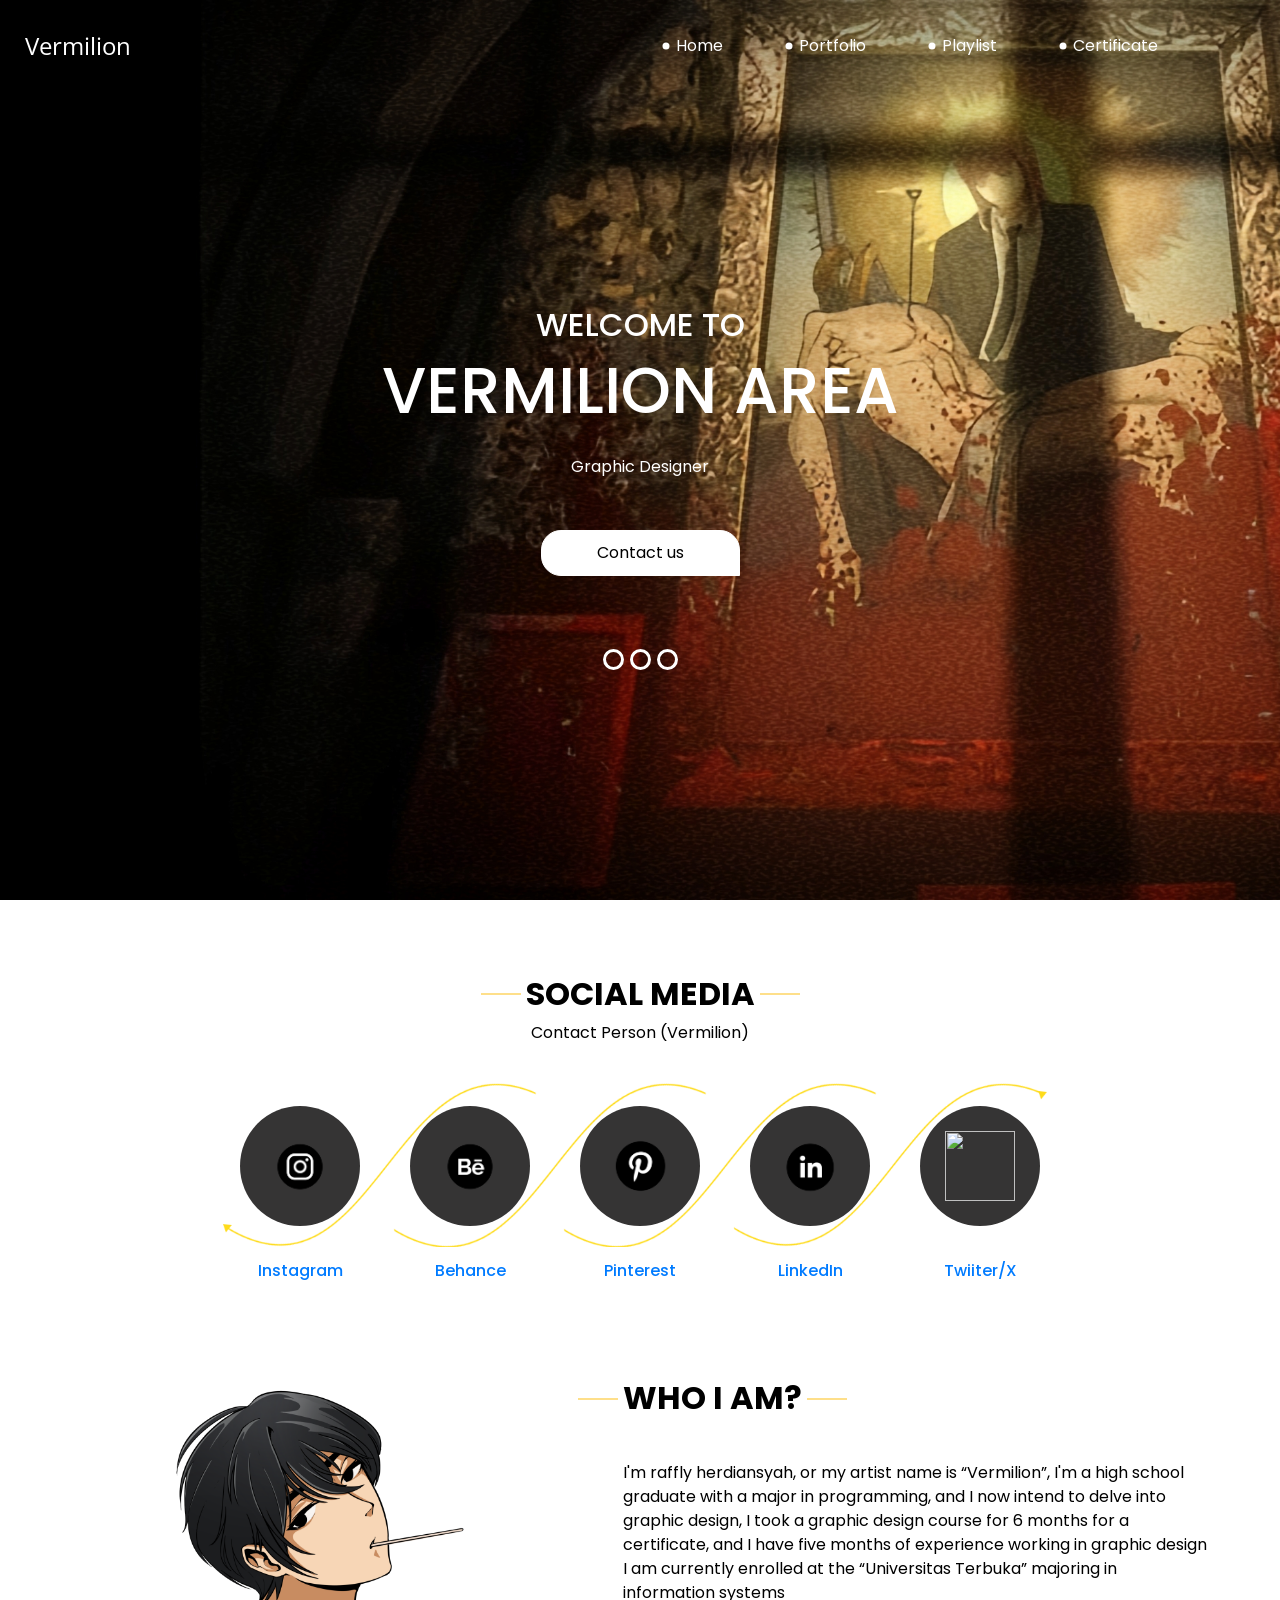
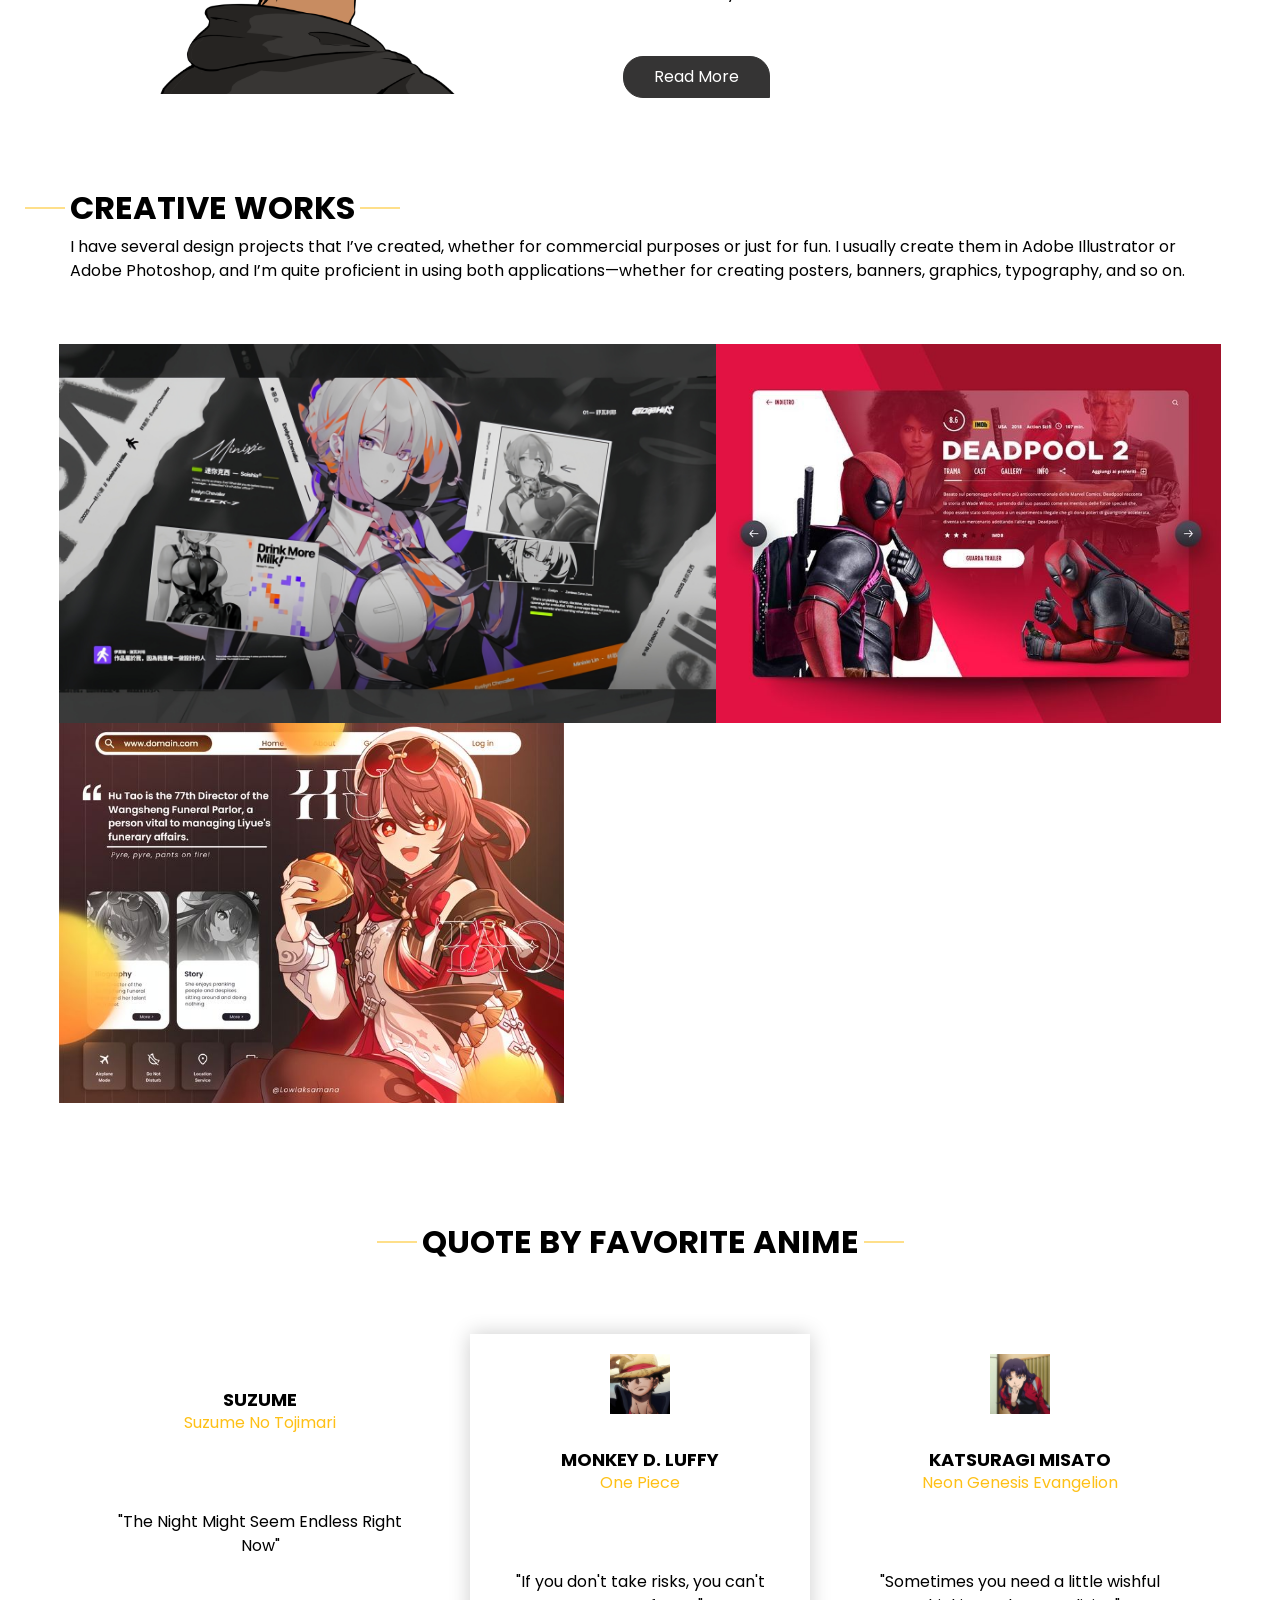
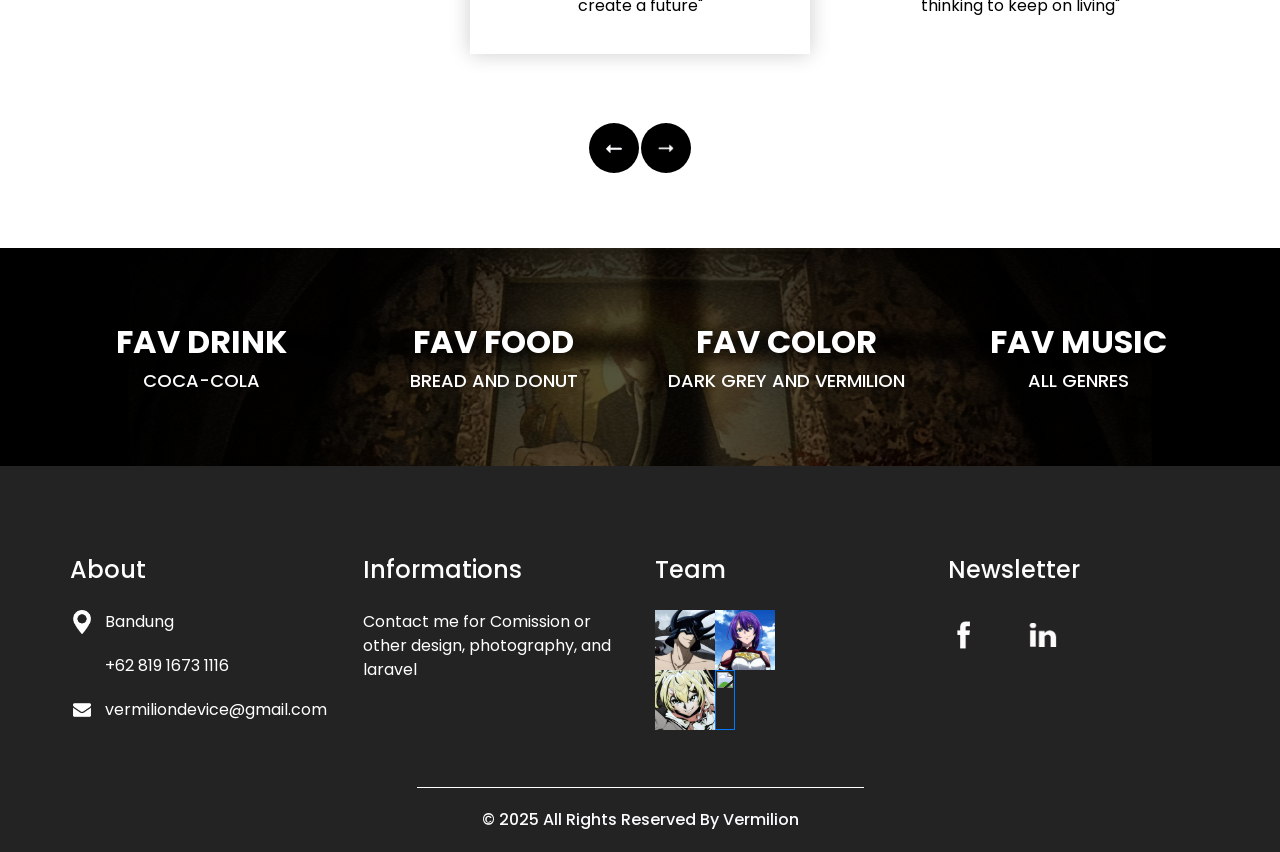
==== index.html @ e0262b86 "Add files via upload" ====
<!DOCTYPE html>
<html>

<head>
  <!-- Basic -->
  <meta charset="utf-8" />
  <meta http-equiv="X-UA-Compatible" content="IE=edge" />
  <!-- Mobile Metas -->
  <meta name="viewport" content="width=device-width, initial-scale=1, shrink-to-fit=no" />
  <!-- Site Metas -->
  <meta name="keywords" content="" />
  <meta name="description" content="" />
  <meta name="author" content="" />

  <title>Vermilion</title>

  <!-- slider stylesheet -->
  <!-- slider stylesheet -->
  <link rel="stylesheet" type="text/css" href="https://cdnjs.cloudflare.com/ajax/libs/OwlCarousel2/2.3.4/assets/owl.carousel.min.css" />

  <!-- bootstrap core css -->
  <link rel="stylesheet" type="text/css" href="css/bootstrap.css" />

  <!-- fonts style -->
  <link href="https://fonts.googleapis.com/css?family=Open+Sans:400,700|Poppins:400,700&display=swap" rel="stylesheet">
  <!-- Custom styles for this template -->
  <link href="css/style.css" rel="stylesheet" />
  <!-- responsive style -->
  <link href="css/responsive.css" rel="stylesheet" />
</head>

<body>
  <div class="hero_area">
    <!-- header section strats -->
    <header class="header_section">
      <div class="container-fluid">
        <nav class="navbar navbar-expand-lg custom_nav-container pt-3">
          <a class="navbar-brand" href="index.html">
            <span>
              Vermilion
            </span>
          </a>
          <button class="navbar-toggler" type="button" data-toggle="collapse" data-target="#navbarSupportedContent" aria-controls="navbarSupportedContent" aria-expanded="false" aria-label="Toggle navigation">
            <span class="navbar-toggler-icon"></span>
          </button>

          <div class="collapse navbar-collapse" id="navbarSupportedContent">
            <div class="d-flex ml-auto flex-column flex-lg-row align-items-center">
              <ul class="navbar-nav  ">
                <li class="nav-item active">
                  <a class="nav-link" href="index.html">Home <span class="sr-only">(current)</span></a>
                </li>
                <li class="nav-item">
                  <a class="nav-link" href="portfolio.html"> Portfolio </a>
                </li>
                <li class="nav-item">
                  <a class="nav-link" href="playlist.html"> Playlist </a>
                </li>
                <li class="nav-item">
                  <a class="nav-link" href="contact.html">Certificate</a>
                </li>
              </ul>
              <div class="user_option">
                <a href="">
                  <img src="images/user.png" alt="">
                </a>
                <form class="form-inline my-2 my-lg-0 ml-0 ml-lg-4 mb-3 mb-lg-0">
                  <button class="btn  my-2 my-sm-0 nav_search-btn" type="submit"></button>
                </form>
              </div>
            </div>
          </div>
        </nav>
      </div>
    </header>
    <!-- end header section -->
    <!-- slider section -->
    <section class=" slider_section position-relative">
      <div class="container">
        <div id="carouselExampleIndicators" class="carousel slide" data-ride="carousel">
          <ol class="carousel-indicators">
            <li data-target="#carouselExampleIndicators" data-slide-to="0" class="active"></li>
            <li data-target="#carouselExampleIndicators" data-slide-to="1"></li>
            <li data-target="#carouselExampleIndicators" data-slide-to="2"></li>
          </ol>
          <div class="carousel-inner">
            <div class="carousel-item active">
              <div class="row">
                <div class="col">
                  <div class="detail-box">
                    <div>
                      <h2>
                        welcome to

                      </h2>
                      <h1>
                        Vermilion Area
                      </h1>
                      <p>
                        Graphic Designer
                      </p>
                      <div class="">
                        <a href="https://wa.link/xvpzic">
                          Contact us
                        </a>
                      </div>
                    </div>
                  </div>
                </div>
              </div>
            </div>
            <div class="carousel-item">
              <div class="row">
                <div class="col">
                  <div class="detail-box">
                    <div>
                      <h2>
                        welcome to

                      </h2>
                      <h1>
                        vermilion area
                      </h1>
                      <p>
                        Web Developer
                      </p>
                      <div class="">
                        <a href="https://wa.link/xvpzic">
                          Contact us
                        </a>
                      </div>
                    </div>
                  </div>
                </div>
              </div>
            </div>
            <div class="carousel-item">
              <div class="row">
                <div class="col">
                  <div class="detail-box">
                    <div>
                      <h2>
                        welcome to

                      </h2>
                      <h1>
                        Vermilion area
                      </h1>
                      <p>
                        Photographer
                      </p>
                      <div class="">
                        <a href="https://wa.link/xvpzic">
                          Contact us
                        </a>
                      </div>
                    </div>
                  </div>
                </div>
              </div>
            </div>
          </div>
        </div>

      </div>
    </section>
    <!-- end slider section -->
  </div>

  <!-- do section -->

  <section class="do_section layout_padding">
    <div class="container">
      <div class="heading_container">
        <h2>
          Social Media
        </h2>
        <p>
          Contact Person (Vermilion)
        </p>
      </div>
      <div class="do_container">
          <div class="box arrow-start arrow_bg">
          <div class="img-box">
            <img src="images/ig.png" alt="" style="width: 74px; height: 74px;">
          </div>
          <div class="detail-box">
            <h6>
              <a href="https://www.instagram.com/25cent.only/">Instagram</a>
            </h6>
          </div>
        </div>
        <div class="box arrow-middle arrow_bg">
          <div class="img-box">
            <img src="images/behance.png" alt="" style="width: 74px; height: 74px;">
          </div>
          <div class="detail-box">
            <h6>
              <a href="https://www.behance.net/rafflyherdian1">Behance</a>
            </h6>
          </div>
        </div>
        <div class="box arrow-middle arrow_bg">
          <div class="img-box">
            <img src="images/pin.png"  alt="" style="width: 70px; height: 70px; margin-right: 4px;">
          </div>
          <div class="detail-box">
            <h6>
             <a href="https://pin.it/5xgPxq84L">Pinterest</a>
            </h6>
          </div>
        </div>
        <div class="box arrow-end arrow_bg">
          <div class="img-box">
            <img src="images/linkedid.png" alt="" style="width: 73px; height: 73px; margin-right: 2px;">
          </div>
          <div class="detail-box">
            <h6>
              <a href="https://www.linkedin.com/in/muhamad-raffly-herdiansyah-a606a7362?utm_source=share&utm_campaign=share_via&utm_content=profile&utm_medium=android_app">LinkedIn</a>
            </h6>
          </div>
        </div>
        <div class="box ">
          <div class="img-box">
            <img src="images/twit.png" alt="" style="width: 70px; height: 70px;">
          </div>
          <div class="detail-box">
            <h6>
              <a href="https://x.com/vermilionsama?t=Tz5TlzzPGZ6jAz2hEhTAEQ&s=08">Twiiter/X</a>
            </h6>
          </div>
        </div>
      </div>
    </div>
  </section>

  <!-- <section class="do_section layout_padding">
    <div class="container">
      <div class="heading_container">
        <h2>
          What we do
        </h2>
        <p>
          Lorem ipsum dolor sit amet, consectetur adipiscing elit, sed do eiusmod tempor incididunt ut labore et dolore
          magna
        </p>
      </div>
      <div class="do_container">
        <div class="box arrow-start arrow_bg">
          <div class="img-box">
            <img src="images/d-1.png" alt="">
          </div>
          <div class="detail-box">
            <h6>
              Poster Design
            </h6>
          </div>
        </div>
        <div class="box arrow-middle arrow_bg">
          <div class="img-box">
            <img src="images/d-2.png" alt="">
          </div>
          <div class="detail-box">
            <h6>
              UI/UX
            </h6>
          </div>
        </div>
        <div class="box arrow-middle arrow_bg">
          <div class="img-box">
            <img src="images/d-3.png" alt="">
          </div>
          <div class="detail-box">
            <h6>
              Photography
            </h6>
          </div>
        </div>
        <div class="box arrow-end arrow_bg">
          <div class="img-box">
            <img src="images/d-4.png" alt="">
          </div>
          <div class="detail-box">
            <h6>
              Typography
            </h6>
          </div>
        </div>
        <div class="box ">
          <div class="img-box">
            <img src="images/d-5.png" alt="">
          </div>
          <div class="detail-box">
            <h6>
              Coffee
            </h6>
          </div>
        </div>
      </div>
    </div>
  </section> -->

  <!-- end do section -->

  <!-- who section -->

  <section class="who_section ">
    <div class="container">
      <div class="row">
        <div class="col-md-5">
          <div class="img-box">
            <img src="images/icontol.png" alt="" style="margin-bottom: 20px; margin-left: 70px; height: 330px; width: 330px;">
          </div>
        </div>
        <div class="col-md-7">
          <div class="detail-box">
            <div class="heading_container">
              <h2>
                WHO I AM?
              </h2>
            </div>
            <p>
              I'm raffly herdiansyah, or my artist name is “Vermilion”, I'm a high school graduate with a major in programming, and I now intend to delve into graphic design, I took a graphic design course for 6 months for a certificate, and I have five months of experience working in graphic design I am currently enrolled at the “Universitas Terbuka” majoring in information systems
            </p>
            <div>
              <a href="">
                Read More
              </a>
            </div>
          </div>
        </div>
      </div>
    </div>
  </section>

  <!-- end who section -->


  <!-- work section -->
  <section class="work_section layout_padding">
    <div class="container">
      <div class="heading_container">
        <h2>
          CREATIVE WORKS
        </h2>
        <p>
          I have several design projects that I’ve created, whether for commercial purposes or just for fun. I usually create them in Adobe Illustrator or Adobe Photoshop, and I’m quite proficient in using both applications—whether for creating posters, banners, graphics, typography, and so on.
        </p>
      </div>
      <div class="work_container layout_padding2">
        <div class="box b-1">
          <img src="images/milk.jpg" alt="">
        </div>
        <div class="box b-2">
          <img src="images/deadpool.jpg" alt="">

        </div>
        <div class="box b-3">
          <img src="images/hutao.jpeg" alt="">

        </div>
        <div class="box b-4">
          <img src="images/ZhuYuan.png" alt="">

        </div>
      </div>
    </div>
  </section>

  <!-- end work section -->

  <!-- client section -->
  <section class="client_section">
    <div class="container">
      <div class="heading_container">
        <h2>
          QUOTE BY FAVORITE ANIME
        </h2>
      </div>
      <div class="carousel-wrap ">
        <div class="owl-carousel">
          <div class="item">
            <div class="box">
              <div class="img-box">
                <img src="images/luffy.jpeg" alt="">
              </div>
              <div class="detail-box">
                <h5>
                  Monkey D. Luffy <br>
                  <span>
                    One Piece
                  </span>
                </h5>
                <img src="images/quote.png" alt="">
                <p>
                  "If you don't take risks, you can't create a future"
                </p>
              </div>
            </div>
          </div>
          <div class="item">
            <div class="box">
              <div class="img-box">
                <img src="images/misato.jpeg" alt="">
              </div>
              <div class="detail-box">
                <h5>
                  Katsuragi Misato <br>
                  <span>
                    Neon Genesis Evangelion
                  </span>
                </h5>
                <img src="images/quote.png" alt="">
                <p>
                  "Sometimes you need a little wishful thinking to keep on living"
                </p>
              </div>
            </div>
          </div>
          <div class="item">
            <div class="box">
              <div class="img-box">
                <img src="images/satoru.jpeg" alt="">
              </div>
              <div class="detail-box">
                <h5>
                  Gojo Satoru <br>
                  <span>
                    Jujutsu Kaisen
                  </span>
                </h5>
                <img src="images/quote.png" alt="">
                <p>
                  "Searching for someone to blame is such a pain"
                </p>
              </div>
            </div>
          </div>
          <div class="item">
            <div class="box">
              <div class="img-box">
                <img src="images/shun.jpeg" alt="">
              </div>
              <div class="detail-box">
                <h5>
                  Kazama Shun <br>
                  <span>
                    From Up On Puppy Hill
                  </span>
                </h5>
                <img src="images/quote.png" alt="">
                <p>
                  "There’s No Future for People Who Worship the Future"
                </p>
              </div>
            </div>
          </div>
          <div class="item">
            <div class="box">
              <div class="img-box">
                <img src="images/eren.jpeg" alt="">
              </div>
              <div class="detail-box">
                <h5>
                  Eren Yeager <br>
                  <span>
                    Attack On Titan
                  </span>
                </h5>
                <img src="images/quote.png" alt="">
                <p>
                  "No Matter How Messed Up Things Get"
                </p>
              </div>
            </div>
          </div>
          <div class="item">
            <div class="box">
              <div class="img-box">
                <img src="images/nao.jpeg" alt="">
              </div>
              <div class="detail-box">
                <h5>
                  Nao Tomori <br>
                  <span>
                    Charlotte
                  </span>
                </h5>
                <img src="images/quote.png" alt="">
                <p>
                  "The Scars You Can't See Are the Hardest to Heal."
                </p>
              </div>
            </div>
          </div>
          <div class="item">
            <div class="box">
              <div class="img-box">
                <img src="images/suzume.jpeg" alt="">
              </div>
              <div class="detail-box">
                <h5>
                  Suzume <br>
                  <span>
                    Suzume No Tojimari
                  </span>
                </h5>
                <img src="images/quote.png" alt="">
                <p>
                  "The Night Might Seem Endless Right Now"
                </p>
              </div>
            </div>
          </div>
        </div>
      </div>
    </div>
  </section>

  <!-- end client section -->

  <!-- target section -->
  <section class="target_section layout_padding2">
    <div class="container">
      <div class="row">
        <div class="col-md-3 col-sm-6">
          <div class="detail-box">
            <h2>
              FAV DRINK
            </h2>
            <h5>
              COCA-COLA
            </h5>
          </div>
        </div>
        <div class="col-md-3 col-sm-6">
          <div class="detail-box">
            <h2>
              FAV FOOD
            </h2>
            <h5>
              BREAD AND DONUT
            </h5>
          </div>
        </div>
        <div class="col-md-3 col-sm-6">
          <div class="detail-box">
            <h2>
              FAV COLOR
            </h2>
            <h5>
              DARK GREY AND VERMILION
            </h5>
          </div>
        </div>
        <div class="col-md-3 col-sm-6">
          <div class="detail-box">
            <h2>
              FAV MUSIC
            </h2>
            <h5>
              ALL GENRES
            </h5>
          </div>
        </div>
      </div>
    </div>
  </section>

  <!-- end target section -->


  <!-- contact section -->

  <!-- <section class="contact_section layout_padding">
    <div class="container">

      <div class="heading_container">
        <h2>
          Request A Call Back
        </h2>
      </div>
      <div class="">
        <div class="">
          <div class="row">
            <div class="col-md-9 mx-auto">
              <div class="contact-form">
                <form action="">
                  <div>
                    <input type="text" placeholder="Full Name ">
                  </div>
                  <div>
                    <input type="text" placeholder="Phone Number">
                  </div>
                  <div>
                    <input type="email" placeholder="Email Address">
                  </div>
                  <div>
                    <input type="text" placeholder="Message" class="input_message">
                  </div>
                  <div class="d-flex justify-content-center">
                    <button type="submit" class="btn_on-hover">
                      Send
                    </button>
                  </div>
                </form>
              </div>
            </div>
          </div>
        </div>
      </div>
      <div class="map_img-box">
        <img src="images/map-img.png" alt="">
      </div>
    </div>
  </section> -->


  <!-- end contact section -->


  <!-- info section -->
  <section class="info_section ">
    <div class="container">
      <div class="row">
        <div class="col-md-3">
          <div class="info_contact">
            <h5>
              About
            </h5>
            <div>
              <div class="img-box">
                <img src="images/location-white.png" width="18px" alt="">
              </div>
              <p>
                Bandung
              </p>
            </div>
            <div>
              <div class="img-box">
                <img src="images/telephone-white.png" width="12px" alt="">
              </div>
              <p>
                +62 819 1673 1116
              </p>
            </div>
            <div>
              <div class="img-box">
                <img src="images/envelope-white.png" width="18px" alt="">
              </div>
              <p>
                vermiliondevice@gmail.com
              </p>
            </div>
          </div>
        </div>
        <div class="col-md-3">
          <div class="info_info">
            <h5>
              Informations
            </h5>
            <p>
              Contact me for Comission or other design, photography, and laravel
            </p>
          </div>
        </div>

        <div class="col-md-3">
          <div class="info_insta">
            <h5>
              Team
            </h5>
            <div class="insta_container">
              <div>
                <a href="">
                  <div class="">
                    <img src="images/Credit_ 𝐀zα࣪z𝗲̫̄l.jpeg" style="height: 60px;" alt="">
                  </div>
                </a>
                <a href="">
                  <div class="">
                    <img src="images/Credit_ 𝐀zα࣪z𝗲̫̄l (1).jpeg" style="height: 60px;" alt="">
                  </div>
                </a>
              </div>

              <div>
                <a href="">
                  <div class="">
                    <img src="images/Credit_ 𝐀zα࣪z𝗲̫̄l (2).jpeg" style="height: 60px;" alt="">
                  </div>
                </a>
                <a href="">
                  <div class="">
                    <img src="images/Psyger-100 (サイガ-100).jpeg" style="height: 60px;" alt="">
                  </div>
                </a>
              </div>
            </div>
          </div>
        </div>
        <div class="col-md-3">
          <div class="info_form ">
            <h5>
              Newsletter
            </h5>
            <!-- <form action="">
              <input type="email" placeholder="Enter your email">
              <button>
                Subscribe
              </button>
            </form> -->
            <div class="social_box">
              <a href="">
                <img src="images/fb.png" alt="">
              </a>
              <a href="https://x.com/vermilionsama?t=Tz5TlzzPGZ6jAz2hEhTAEQ&s=08">
                <img src="images/twitter.png" alt="">
              </a>
              <a href="https://www.linkedin.com/in/muhamad-raffly-herdiansyah-a606a7362?utm_source=share&utm_campaign=share_via&utm_content=profile&utm_medium=android_app">
                <img src="images/linkedin.png" alt="">
              </a>
              <a href="">
                <img src="images/youtube.png" alt="">
              </a>
            </div>
          </div>
        </div>
      </div>
    </div>
  </section>

  <!-- end info_section -->


  <!-- footer section -->
  <section class="container-fluid footer_section">
    <p>
      &copy; 2025 All Rights Reserved By
      <a href="https://www.instagram.com/vermiliondsgn.ai/">Vermilion</a>
    </p>
  </section>
  <!-- footer section -->

  <script type="text/javascript" src="js/jquery-3.4.1.min.js"></script>
  <script type="text/javascript" src="js/bootstrap.js"></script>
  <script type="text/javascript" src="https://cdnjs.cloudflare.com/ajax/libs/OwlCarousel2/2.3.4/owl.carousel.min.js">
  </script>
  <!-- owl carousel script 
    -->
  <script type="text/javascript">
    $(".owl-carousel").owlCarousel({
      loop: true,
      margin: 0,
      navText: [],
      center: true,
      autoplay: true,
      autoplayHoverPause: true,
      responsive: {
        0: {
          items: 1
        },
        1000: {
          items: 3
        }
      }
    });
  </script>
  <!-- end owl carousel script -->

</body>

</html>
---- css/style.css ----
body {
  font-family: "Poppins", sans-serif;
  color: #000000;
  background-color: #ffffff;
}

.spotify-section {
  background: #121212;
  font-family: Arial, sans-serif;
  color: white;
  padding: 20px;
}

.spotify-section h1 {
  text-align: center;
  margin-bottom: 30px;
}

.spotify-section .song-container {
  display: grid;
  grid-template-columns: repeat(4, 1fr);
  gap: 20px;
}

.spotify-section .song-card {
  background: #181818;
  border-radius: 12px;
  padding: 15px;
  transition: 0.3s;
  cursor: pointer;
}

.spotify-section .song-card:hover {
  background: #282828;
  transform: translateY(-5px);
}

.spotify-section .song-card img {
  width: 100%;
  border-radius: 10px;
}

.spotify-section .song-title {
  font-size: 16px;
  font-weight: bold;
  margin-top: 10px;
}

.spotify-section .song-artist {
  font-size: 14px;
  color: #b3b3b3;
}

.spotify-section .song-playlist {
  font-size: 12px;
  color: #1db954;
  margin-top: 5px;
}

.song-card .img-wrapper {
  position: relative;
}

/* PLAY BUTTON */
.play-btn {
  position: absolute;
  top: 40%;
  left: 50%;
  transform: translate(-50%, -50%);

  width: 60px;
  height: 60px;
  border-radius: 50%;

  background: #1db954; /* Spotify green */
  color: black;
  font-size: 26px;

  display: flex;
  justify-content: center;
  align-items: center;

  opacity: 0;
  transition: 0.3s;
}



/* Hover effect */
.song-card:hover .play-btn {
  opacity: 1;
  transform: translate(-50%, -50%) scale(1.1);
}

.song-card:hover img {
  filter: brightness(0.6);
}

/* Responsive */
@media (max-width: 900px) {
  .spotify-section .song-container {
    grid-template-columns: repeat(2, 1fr);
  }
}

.layout_padding {
  padding: 75px 0;
}

.layout_padding2 {
  padding: 45px 0;
}

.layout_padding2-top {
  padding-top: 45px;
}

.layout_padding2-bottom {
  padding-bottom: 45px;
}

.layout_padding-top {
  padding-top: 75px;
}

.layout_padding-bottom {
  padding-bottom: 75px;
}

/* .portfolio-section {
  background: linear-gradient(135deg, #fdfbfb, #ebedee);
  font-family: 'Poppins', sans-serif;
  padding: 20px;
} */

.portfolio-section {
  background: linear-gradient(135deg, #fdfbfb, #ebedee);
  padding: 20px;
  border-radius: 20px;
}

.portfolio-section {
  all: initial;
  font-family: 'Poppins', sans-serif;
}

/* Title */
.portfolio-section h1 {
  text-align: center;
  margin-bottom: 40px;
}

/* Category */
.category {
  margin-bottom: 50px;
}

.category h2 {
  cursor: pointer;
  background: #646464;
  color: white;
  display: inline-block;
  padding: 10px 20px;
  border-radius: 20px;
  transition: 0.3s;
}

.category h2:hover {
  background: #e34234;
}

/* Grid */
.grid {
  display: grid;
  gap: 15px;
  margin-top: 20px;
}

/* Different ratio */
.grid-1-1 {
  grid-template-columns: repeat(auto-fill, minmax(150px, 1fr));
}

.grid-3-4 {
  grid-template-columns: repeat(auto-fill, minmax(150px, 1fr));
}

.grid-16-9 {
  grid-template-columns: repeat(auto-fill, minmax(200px, 1fr));
}

/* Image */
.grid img {
  width: 100%;
  border-radius: 15px;
  cursor: pointer;
  transition: 0.3s;
}

.grid img:hover {
  transform: scale(1.05) rotate(-1deg);
}

/* Aspect ratio */
.grid-1-1 img {
  aspect-ratio: 1/1;
  object-fit: cover;
}

.grid-3-4 img {
  aspect-ratio: 3/4;
  object-fit: cover;
}

.grid-16-9 img {
  aspect-ratio: 16/9;
  object-fit: cover;
}

/* Modal */
.img-modal {
  display: none;   /* WAJIB */
  position: fixed;
  z-index: 9999;
  inset: 0;
  background: red;

  justify-content: center;
  align-items: center;
}

.img-modal img {
  max-width: 90%;
  max-height: 90%;
  border-radius: 15px;
}

.close {
  position: absolute;
  top: 20px;
  right: 30px;
  font-size: 40px;
  color: white;
  cursor: pointer;
}

.heading_container {
  display: -webkit-box;
  display: -ms-flexbox;
  display: flex;
  -webkit-box-orient: vertical;
  -webkit-box-direction: normal;
      -ms-flex-direction: column;
          flex-direction: column;
  -webkit-box-align: start;
      -ms-flex-align: start;
          align-items: flex-start;
}

.heading_container h2 {
  font-weight: bold;
  text-transform: uppercase;
  position: relative;
}

.heading_container h2::before, .heading_container h2::after {
  content: "";
  position: absolute;
  top: 50%;
  width: 40px;
  height: 1px;
  background-color: #fec016;
}

.heading_container h2::before {
  left: -5px;
  -webkit-transform: translate(-100%, -50%);
          transform: translate(-100%, -50%);
}

.heading_container h2::after {
  right: -5px;
  -webkit-transform: translate(100%, -50%);
          transform: translate(100%, -50%);
}

/*header section*/
.hero_area {
  height: 100vh;
  background-color: #b5caee;
  background-image: url(../images/md.jpg);
  background-size: cover;
}

.sub_page .hero_area {
  height: auto;
}

.sub_page .who_section.layout_padding {
  padding-top: 0;
}

.hero_area.sub_pages {
  height: auto;
}

.header_section .container-fluid {
  padding-right: 25px;
  padding-left: 25px;
}

.header_section .nav_container {
  margin: 0 auto;
}

.custom_nav-container.navbar-expand-lg .navbar-nav .nav-link {
  margin: 10px 30px;
  color: #ffffff;
  text-align: center;
  position: relative;
}

.custom_nav-container.navbar-expand-lg .navbar-nav .nav-link::before {
  content: "";
  position: absolute;
  top: 50%;
  left: -2px;
  -webkit-transform: translate(-50%, -50%);
          transform: translate(-50%, -50%);
  width: 7px;
  height: 7px;
  border-radius: 100%;
  background-color: #ffffff;
}

a,
a:hover,
a:focus {
  text-decoration: none;
}

a:hover,
a:focus {
  color: initial;
}

.btn,
.btn:focus {
  outline: none !important;
  -webkit-box-shadow: none;
          box-shadow: none;
}

.user_option {
  display: -webkit-box;
  display: -ms-flexbox;
  display: flex;
  -webkit-box-align: center;
      -ms-flex-align: center;
          align-items: center;
}

.custom_nav-container .nav_search-btn {
  background-image: url(../images/search-icon.png);
  background-size: 22px;
  background-repeat: no-repeat;
  background-position-y: 7px;
  width: 35px;
  height: 35px;
  padding: 0;
  border: none;
}

.navbar-brand {
  display: -webkit-box;
  display: -ms-flexbox;
  display: flex;
  -webkit-box-align: center;
      -ms-flex-align: center;
          align-items: center;
  font-family: 'Open Sans', sans-serif;
}

.navbar-brand span {
  font-size: 24px;
  color: #ffffff;
}

.custom_nav-container {
  z-index: 99999;
  padding: 15px 0;
}

.custom_nav-container .navbar-toggler {
  outline: none;
}

.custom_nav-container .navbar-toggler .navbar-toggler-icon {
  background-image: url(../images/menu.png);
  background-size: 55px;
}

/*end header section*/
.slider_section {
  height: 90%;
  display: -webkit-box;
  display: -ms-flexbox;
  display: flex;
  -webkit-box-align: center;
      -ms-flex-align: center;
          align-items: center;
  color: #ffffff;
}

.slider_section .detail-box {
  text-align: center;
  margin-bottom: 110px;
}

.slider_section .detail-box h1 {
  font-size: 4rem;
  text-transform: uppercase;
}

.slider_section .detail-box h2 {
  text-transform: uppercase;
}

.slider_section .detail-box p {
  margin-top: 25px;
}

.slider_section .detail-box a {
  display: inline-block;
  padding: 10px 55px;
  background-color: #ffffff;
  border: 1px solid #ffffff;
  color: #000000;
  border-radius: 20px 20px 0 20px;
  margin-top: 35px;
}

.slider_section .detail-box a:hover {
  background-color: transparent;
  color: #ffffff;
}

.slider_section #carouselExampleIndicators {
  bottom: 0;
}

.slider_section #carouselExampleIndicators li {
  width: 15px;
  height: 15px;
  background-color: transparent;
  border: 3px solid #ffffff;
  border-radius: 100%;
  opacity: 1;
}

.do_section .heading_container {
  -webkit-box-align: center;
      -ms-flex-align: center;
          align-items: center;
  text-align: center;
}

.do_section .do_container {
  display: -webkit-box;
  display: -ms-flexbox;
  display: flex;
  -ms-flex-wrap: wrap;
      flex-wrap: wrap;
  -webkit-box-pack: center;
      -ms-flex-pack: center;
          justify-content: center;
  padding-top: 10px;
}

.do_section .do_container .box {
  text-align: center;
  position: relative;
  z-index: 5;
  margin: 35px 25px 0 25px;
}

.do_section .do_container .box .img-box {
  width: 120px;
  height: 120px;
  display: -webkit-box;
  display: -ms-flexbox;
  display: flex;
  -webkit-box-pack: center;
      -ms-flex-pack: center;
          justify-content: center;
  -webkit-box-align: center;
      -ms-flex-align: center;
          align-items: center;
  background-color: #353434;
  border-radius: 100%;
}

.do_section .do_container .box .img-box img {
  width: 45px;
}

.do_section .do_container .box .detail-box {
  margin-top: 35px;
}

.do_section .do_container .box:hover .img-box {
  background-color: #fec016;
}

.do_section .do_container .arrow_bg::before {
  content: "";
  position: absolute;
  top: -23px;
  left: -17px;
  width: 262%;
  height: 90%;
  z-index: 3;
  background-size: cover;
}

.do_section .do_container .arrow-start::before {
  background-image: url(../images/arrow-start.png);
}

.do_section .do_container .arrow-middle::before {
  background-image: url(../images/arrow-middle.png);
}

.do_section .do_container .arrow-end::before {
  background-image: url(../images/arrow-end.png);
}

.who_section .row {
  -webkit-box-align: center;
      -ms-flex-align: center;
          align-items: center;
}

.who_section .img-box img {
  width: 100%;
}

.who_section .detail-box {
  margin-left: 65px;
}

.who_section .detail-box p {
  margin-top: 35px;
}

.who_section .detail-box a {
  display: inline-block;
  padding: 8px 30px;
  background-color: #353434;
  border: 1px solid #353434;
  color: #ffffff;
  border-radius: 20px 20px 0 20px;
  margin-top: 35px;
}

.who_section .detail-box a:hover {
  background-color: transparent;
  color: #353434;
}

.work_section .work_container {
  display: -webkit-box;
  display: -ms-flexbox;
  display: flex;
  -ms-flex-wrap: wrap;
      flex-wrap: wrap;
  margin: 0 -1%;
}

.work_section .work_container .box {
  min-width: 300px;
  display: -webkit-box;
  display: -ms-flexbox;
  display: flex;
  -webkit-box-align: stretch;
      -ms-flex-align: stretch;
          align-items: stretch;
}

.work_section .work_container .box img {
  width: 100%;
}

.work_section .work_container .box.b-2, .work_section .work_container .box.b-3 {
  width: 43.5%;
}

.work_section .work_container .box.b-1, .work_section .work_container .box.b-4 {
  width: 56.5%;
}

.work_section2 .work_container {
  display: -webkit-box;
  display: contents;
  display: -ms-flexbox;
  display: flex;
  display: flex;
  flex-wrap: wrap;       /* supaya turun ke bawah */
  justify-content: space-between; /* biar ada jarak */
  -ms-flex-wrap: wrap;
      flex-wrap: wrap;
  margin: 0 -1%;
}

.work_section2 .work_container .box {
  min-width: 300px;
  display: -webkit-box;
  display: -ms-flexbox;
  display: flex;
  width: 47.5%;
  margin-bottom: 15px;
  -webkit-box-align: stretch;
      -ms-flex-align: stretch;
          align-items: stretch;
}

.img-modal {
  display: none;
  position: fixed;
  z-index: 9999;
  left: 0;
  top: 0;
  width: 100%;
  height: 100%;
  background: rgba(0,0,0,0.9);

  display: flex;
  justify-content: center;
  align-items: center;
}

.img-modal img {
  max-width: 90%;
  max-height: 90%;
  border-radius: 10px;
}

.img-close {
  position: absolute;
  top: 20px;
  right: 30px;
  font-size: 35px;
  color: white;
  cursor: pointer;
}

.work_section2 .work_container .box img {
  width: 100%;
  height: 250px;        /* samakan tinggi */
  object-fit: cover;    /* biar tidak gepeng */
  height: auto;
  width: 100%;
  height: 250px;
  object-fit: contain;  /* tidak terpotong */
  background: white;     /* biar tidak kosong putih */
  display: block;
}

.work_section2 .work_container .box.b-2, .work_section2 .work_container .box.b-3 {
  width: 47.5%;
}

.work_section2 .work_container .box.b-1, .work_section2 .work_container .box.b-4 {
  width: 47.5%;
}

.client_section {
  padding-bottom: 150px;
}

.client_section .heading_container {
  -webkit-box-align: center;
      -ms-flex-align: center;
          align-items: center;
  margin-bottom: 45px;
}

.client_section .box {
  padding: 20px;
  display: -webkit-box;
  display: -ms-flexbox;
  display: flex;
  -webkit-box-orient: vertical;
  -webkit-box-direction: normal;
      -ms-flex-direction: column;
          flex-direction: column;
  -webkit-box-align: center;
      -ms-flex-align: center;
          align-items: center;
  text-align: center;
  margin: 20px;
}

.client_section .box .img-box {
  width: 60px;
}

.client_section .box .img-box img {
  width: 100%;
}

.client_section .box .detail-box {
  margin-top: 35px;
  display: -webkit-box;
  display: -ms-flexbox;
  display: flex;
  -webkit-box-orient: vertical;
  -webkit-box-direction: normal;
      -ms-flex-direction: column;
          flex-direction: column;
  -webkit-box-align: center;
      -ms-flex-align: center;
          align-items: center;
}

.client_section .box .detail-box h5 {
  text-transform: uppercase;
  font-weight: bold;
  font-size: 18px;
}

.client_section .box .detail-box h5 span {
  text-transform: none;
  font-size: 16px;
  font-weight: normal;
  color: #fec016;
}

.client_section .box .detail-box img {
  width: 15px;
  margin: 35px 0;
}

.client_section .carousel-wrap {
  margin: 0 auto;
  padding: 0;
  position: relative;
}

.client_section .owl-nav > div {
  margin-top: -26px;
  position: absolute;
  top: 50%;
  color: #cdcbcd;
}

.client_section .owl-carousel .owl-nav .owl-prev,
.client_section .owl-carousel .owl-nav .owl-next {
  width: 50px;
  height: 50px;
  background-color: #000000;
  background-size: 16px;
  background-position: center;
  border-radius: 100%;
  background-repeat: no-repeat;
  position: absolute;
  bottom: -75px;
  outline: none;
}

.client_section .owl-carousel .owl-nav .owl-prev:hover,
.client_section .owl-carousel .owl-nav .owl-next:hover {
  background-color: rgba(0, 0, 0, 0.8);
}

.client_section .owl-carousel .owl-nav .owl-prev {
  background-image: url(../images/prev.png);
  left: 50%;
  -webkit-transform: translateX(-102%);
          transform: translateX(-102%);
}

.client_section .owl-carousel .owl-nav .owl-next {
  right: 50%;
  background-image: url(../images/next.png);
  -webkit-transform: translateX(102%);
          transform: translateX(102%);
}

.client_section .owl-carousel .owl-dots.disabled,
.client_section .owl-carousel .owl-nav.disabled {
  display: block;
}

.client_section .owl-item.active.center .box {
  -webkit-box-shadow: 0 0 20px 0 rgba(0, 0, 0, 0.2);
          box-shadow: 0 0 20px 0 rgba(0, 0, 0, 0.2);
}

.target_section {
  background-image: url(../images/image.png);
  background-size: cover;
  color: #ffffff;
  text-align: center;
}

.target_section .detail-box {
  margin: 30px 0;
}

.target_section h2 {
  font-weight: bold;
}

.target_section h5 {
  font-size: 18px;
  font-weight: 500;
}

/* contact section */
.contact_section .heading_container {
  -webkit-box-align: center;
      -ms-flex-align: center;
          align-items: center;
}

.contact_section .contact-form {
  padding: 25px;
  border-radius: 20px;
}

.contact_section .contact-form input {
  border: none;
  outline: none;
  background-color: transparent;
  width: 100%;
  margin: 15px 0;
  padding: 10px 20px;
  border: 1px solid rgba(0, 0, 0, 0.4);
  border-radius: 30px;
}

.contact_section .contact-form input.input_message {
  height: 175px;
}

.contact_section .contact-form input::-webkit-input-placeholder {
  color: rgba(0, 0, 0, 0.4);
}

.contact_section .contact-form input:-ms-input-placeholder {
  color: rgba(0, 0, 0, 0.4);
}

.contact_section .contact-form input::-ms-input-placeholder {
  color: rgba(0, 0, 0, 0.4);
}

.contact_section .contact-form input::placeholder {
  color: rgba(0, 0, 0, 0.4);
}

.contact_section .contact-form button {
  border: none;
  outline: none;
  padding: 12px 50px;
  text-transform: uppercase;
  margin-top: 25px;
  background-color: #fec913;
  color: #fff;
  border-radius: 30px;
}

.contact_section .map_img-box {
  width: 80%;
  margin: 25px auto 0 auto;
}

.contact_section .map_img-box img {
  width: 100%;
}

/* end contact section */
.info_section {
  background-color: #232323;
  color: #ffffff;
  padding: 90px 0 45px 0;
}

.info_section h5 {
  margin-bottom: 25px;
  font-size: 24px;
}

.info_section .info_insta .insta_container > div {
  display: -webkit-box;
  display: -ms-flexbox;
  display: flex;
}

.info_section .info_insta .insta_container img {
  width: 100%;
}

.info_section .info_insta .insta_container .insta-box {
  margin: 5px;
  display: -webkit-box;
  display: -ms-flexbox;
  display: flex;
  -webkit-box-align: stretch;
      -ms-flex-align: stretch;
          align-items: stretch;
  background-color: #ffffff;
  padding: 10px 20px;
}

.info_section .info_contact .img-box {
  width: 35px;
  display: -webkit-box;
  display: -ms-flexbox;
  display: flex;
  -webkit-box-pack: center;
      -ms-flex-pack: center;
          justify-content: center;
}

.info_section .info_contact p {
  margin: 0;
}

.info_section .info_contact > div {
  display: -webkit-box;
  display: -ms-flexbox;
  display: flex;
  -webkit-box-align: center;
      -ms-flex-align: center;
          align-items: center;
  margin: 20px 0;
}

.info_section .info_contact > div img {
  height: auto;
  margin-right: 12px;
}

.info_section .info_form form input {
  outline: none;
  width: 100%;
  padding: 7px 10px;
}

.info_section .info_form form button {
  display: inline-block;
  padding: 8px 30px;
  background-color: #fbca47;
  border: 1px solid #fbca47;
  color: #ffffff;
  margin-top: 15px;
  text-transform: uppercase;
  font-size: 15px;
}

.info_section .info_form form button:hover {
  background-color: transparent;
  color: #fbca47;
}

.info_section .info_form .social_box {
  margin-top: 35px;
  width: 100%;
  display: -webkit-box;
  display: -ms-flexbox;
  display: flex;
}

.info_section .info_form .social_box a {
  margin-right: 25px;
}

/* footer section*/
.footer_section {
  background-color: #232323;
  font-weight: 500;
  display: -webkit-box;
  display: -ms-flexbox;
  display: flex;
  -webkit-box-pack: center;
      -ms-flex-pack: center;
          justify-content: center;
}

.footer_section p {
  padding: 20px 65px;
  color: #fbfcfd;
  margin: 0 auto;
  text-align: center;
  border-top: 1px solid #ffffff;
}

.footer_section a {
  color: #fbfcfd;
}

/* end footer section*/
/*# sourceMappingURL=style.css.map */
---- css/responsive.css ----
@media (max-width: 1120px) {
    .hero_area {
        height: auto;
    }

    .slider_section {
        padding: 50px 0;
    }

}

@media (max-width: 992px) {
    .user_option {
        flex-direction: column;
    }

    .custom_nav-container .nav_search-btn {
        background-position: center;
        margin-top: 10px;
    }

    .user_option a {
        margin-bottom: 10px;
    }

    .custom_nav-container.navbar-expand-lg .navbar-nav .nav-link {
        padding: 0 5px;
    }
}

@media (max-width: 768px) {

    .info_section .col-md-3 {
        text-align: center;
    }

    .info_section .col-md-3:not(:nth-last-child(1)) {
        margin-bottom: 35px;
    }

    .who_section .detail-box {
        margin-left: 15px;
        margin-top: 35px;
    }

    .work_section .work_container .box.b-1,
    .work_section .work_container .box.b-2,
    .work_section .work_container .box.b-3,
    .work_section .work_container .box.b-4 {
        width: 100%;
    }

    .info_section .col-md-3>div {
        display: flex;
        flex-direction: column;
        align-items: center;
    }

    .info_section .info_form .social_box {
        justify-content: center;
    }

    .info_section .info_form .social_box a {
        margin: 0 10px;
    }

    .footer_section p {
        padding: 20px 30px;
    }
}

@media (max-width: 576px) {
    .slider_section .detail-box h1 {
        font-size: 3.5rem;
    }

    .do_section .do_container .arrow_bg::before {
        display: none;
    }
}

@media (max-width: 480px) {}

@media (max-width: 420px) {
    .slider_section .detail-box h2 {
        font-size: 1.5rem;
    }

    .slider_section .detail-box h1 {
        font-size: 3rem;
    }
}

@media (max-width: 360px) {}

@media (min-width: 1200px) {
    .container {
        max-width: 1170px;
    }
}
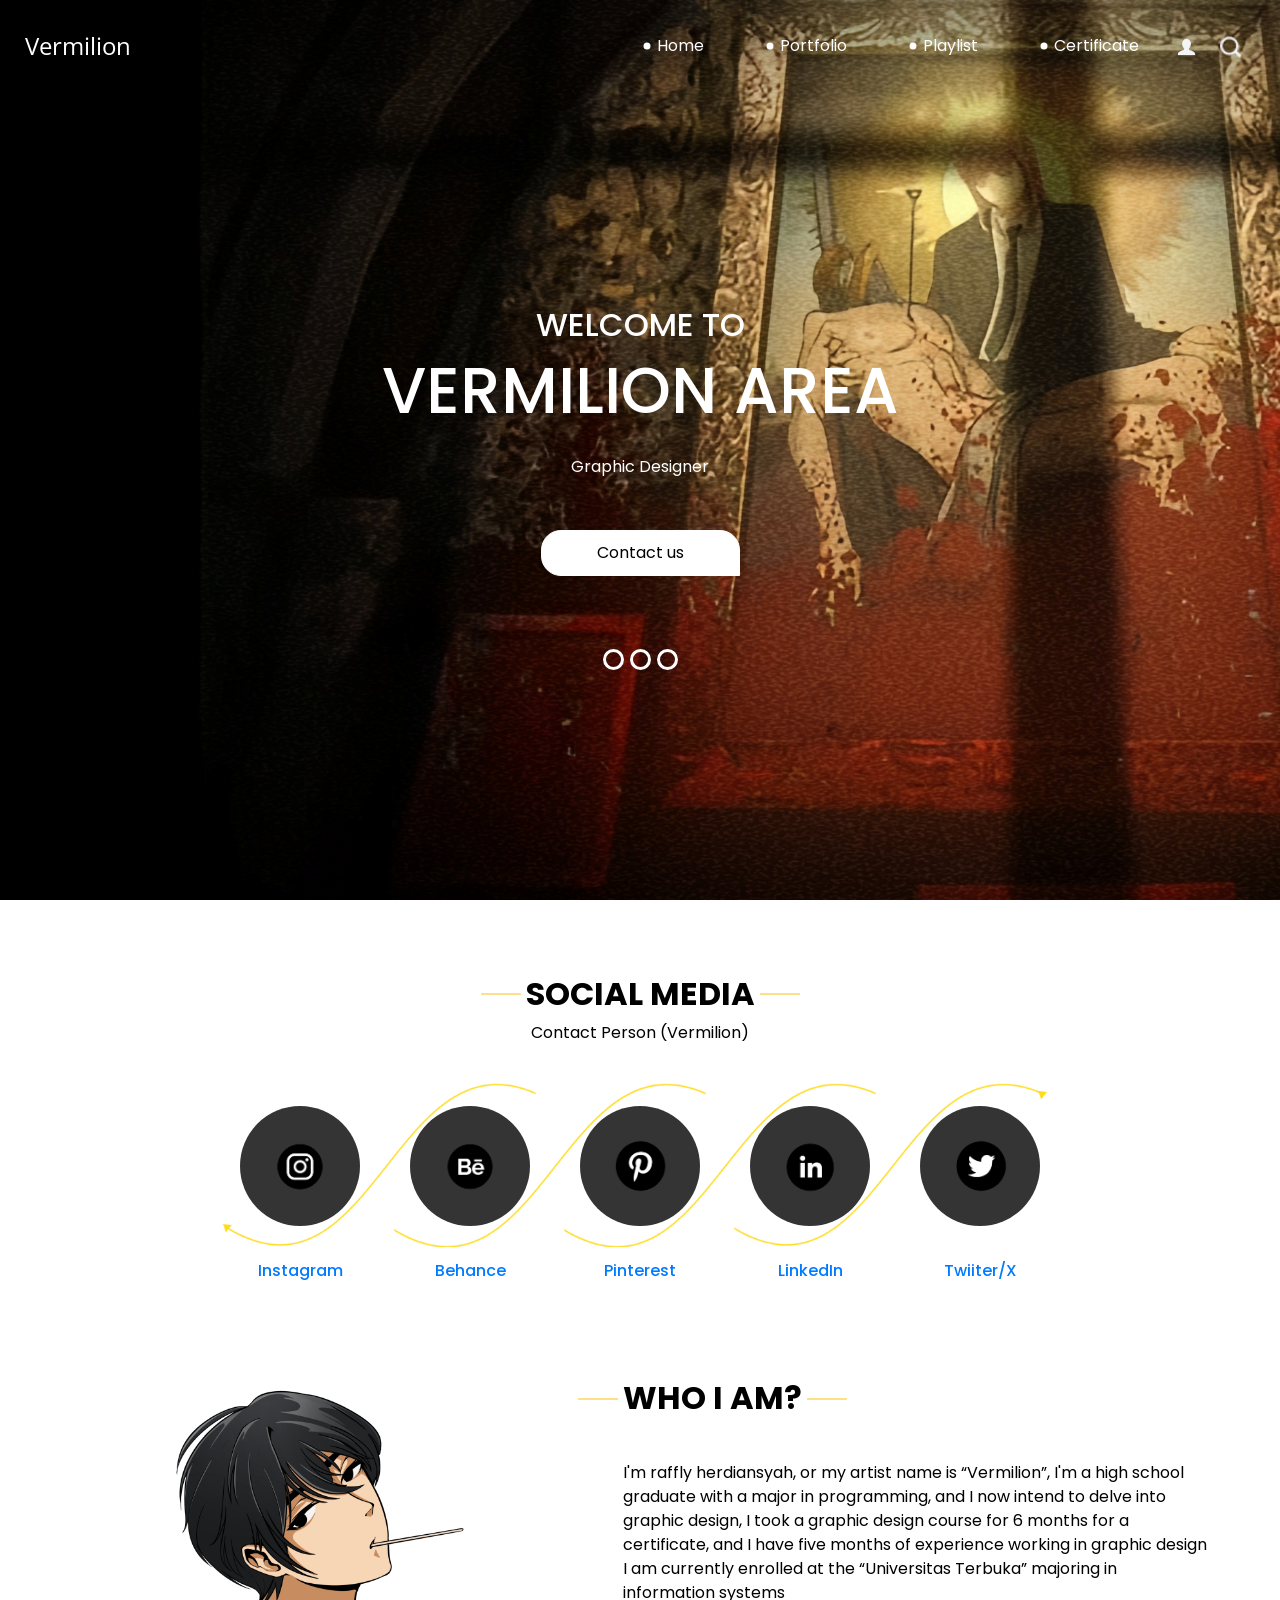
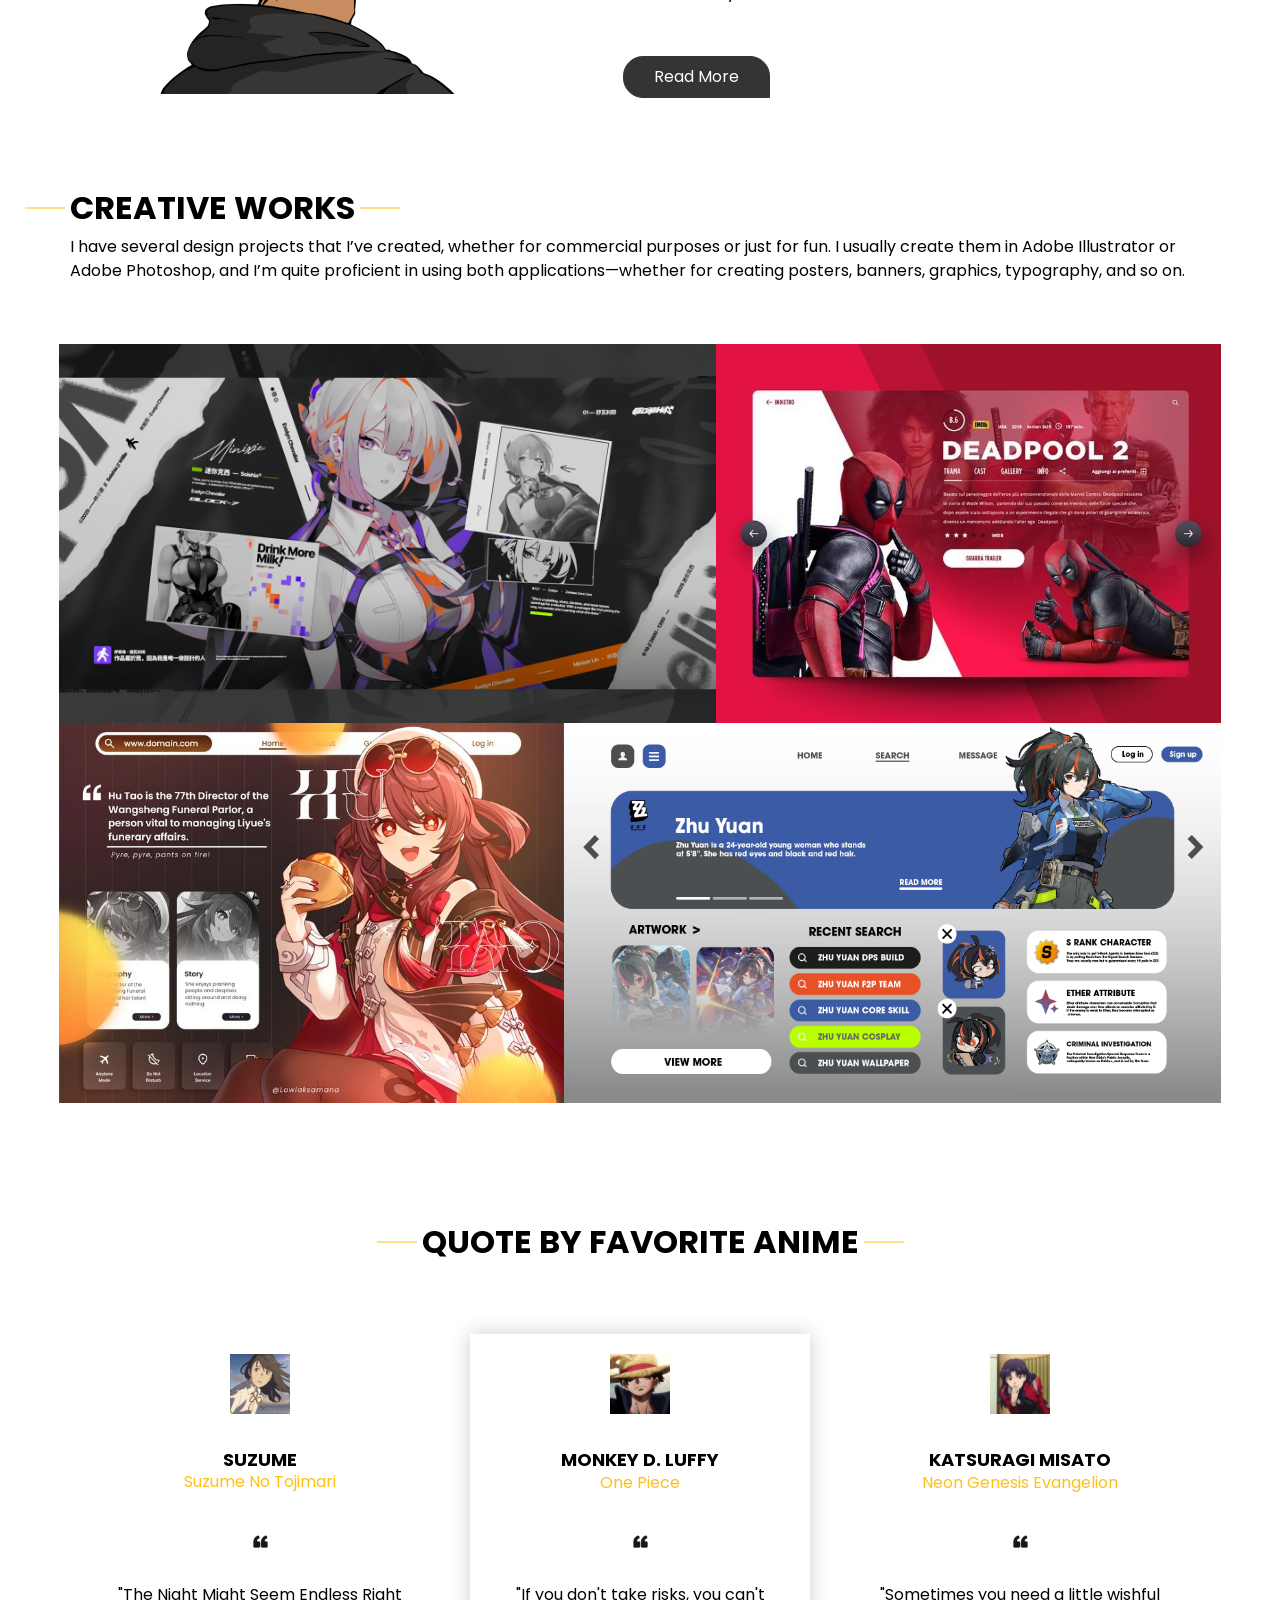
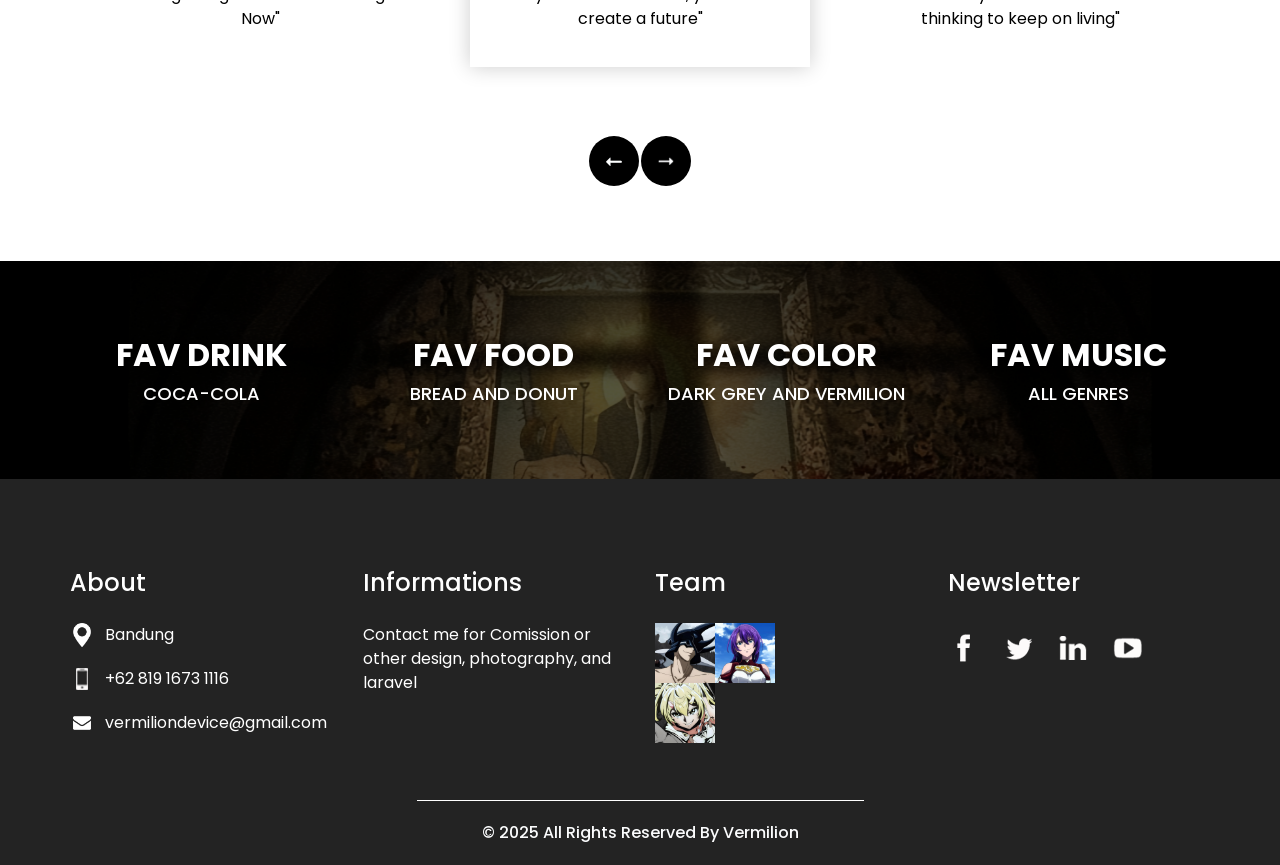
==== commit 86e1e743: "Update index.html" ====
--- a/index.html
+++ b/index.html
@@ -688,11 +688,6 @@
                 <a href="">
                   <div class="">
                     <img src="images/Credit_ 𝐀zα࣪z𝗲̫̄l (2).jpeg" style="height: 60px;" alt="">
-                  </div>
-                </a>
-                <a href="">
-                  <div class="">
-                    <img src="images/Psyger-100 (サイガ-100).jpeg" style="height: 60px;" alt="">
                   </div>
                 </a>
               </div>
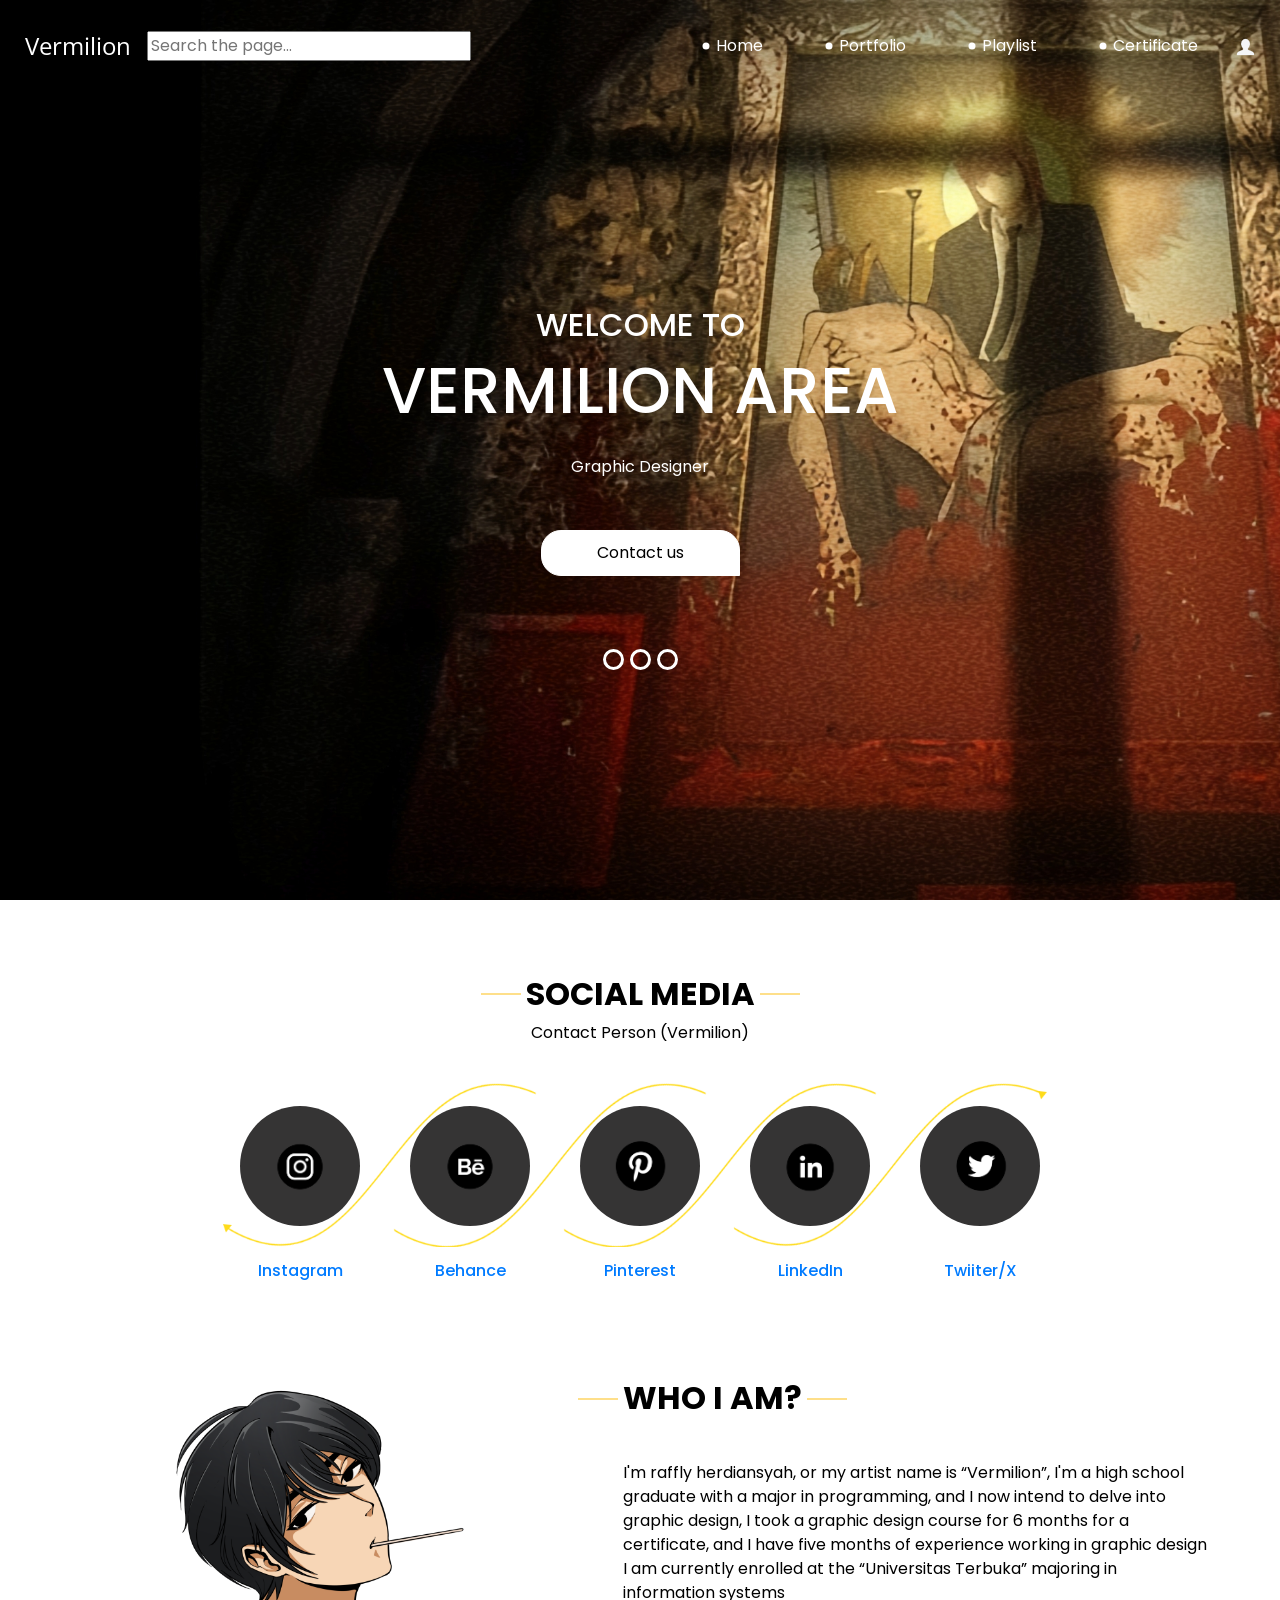
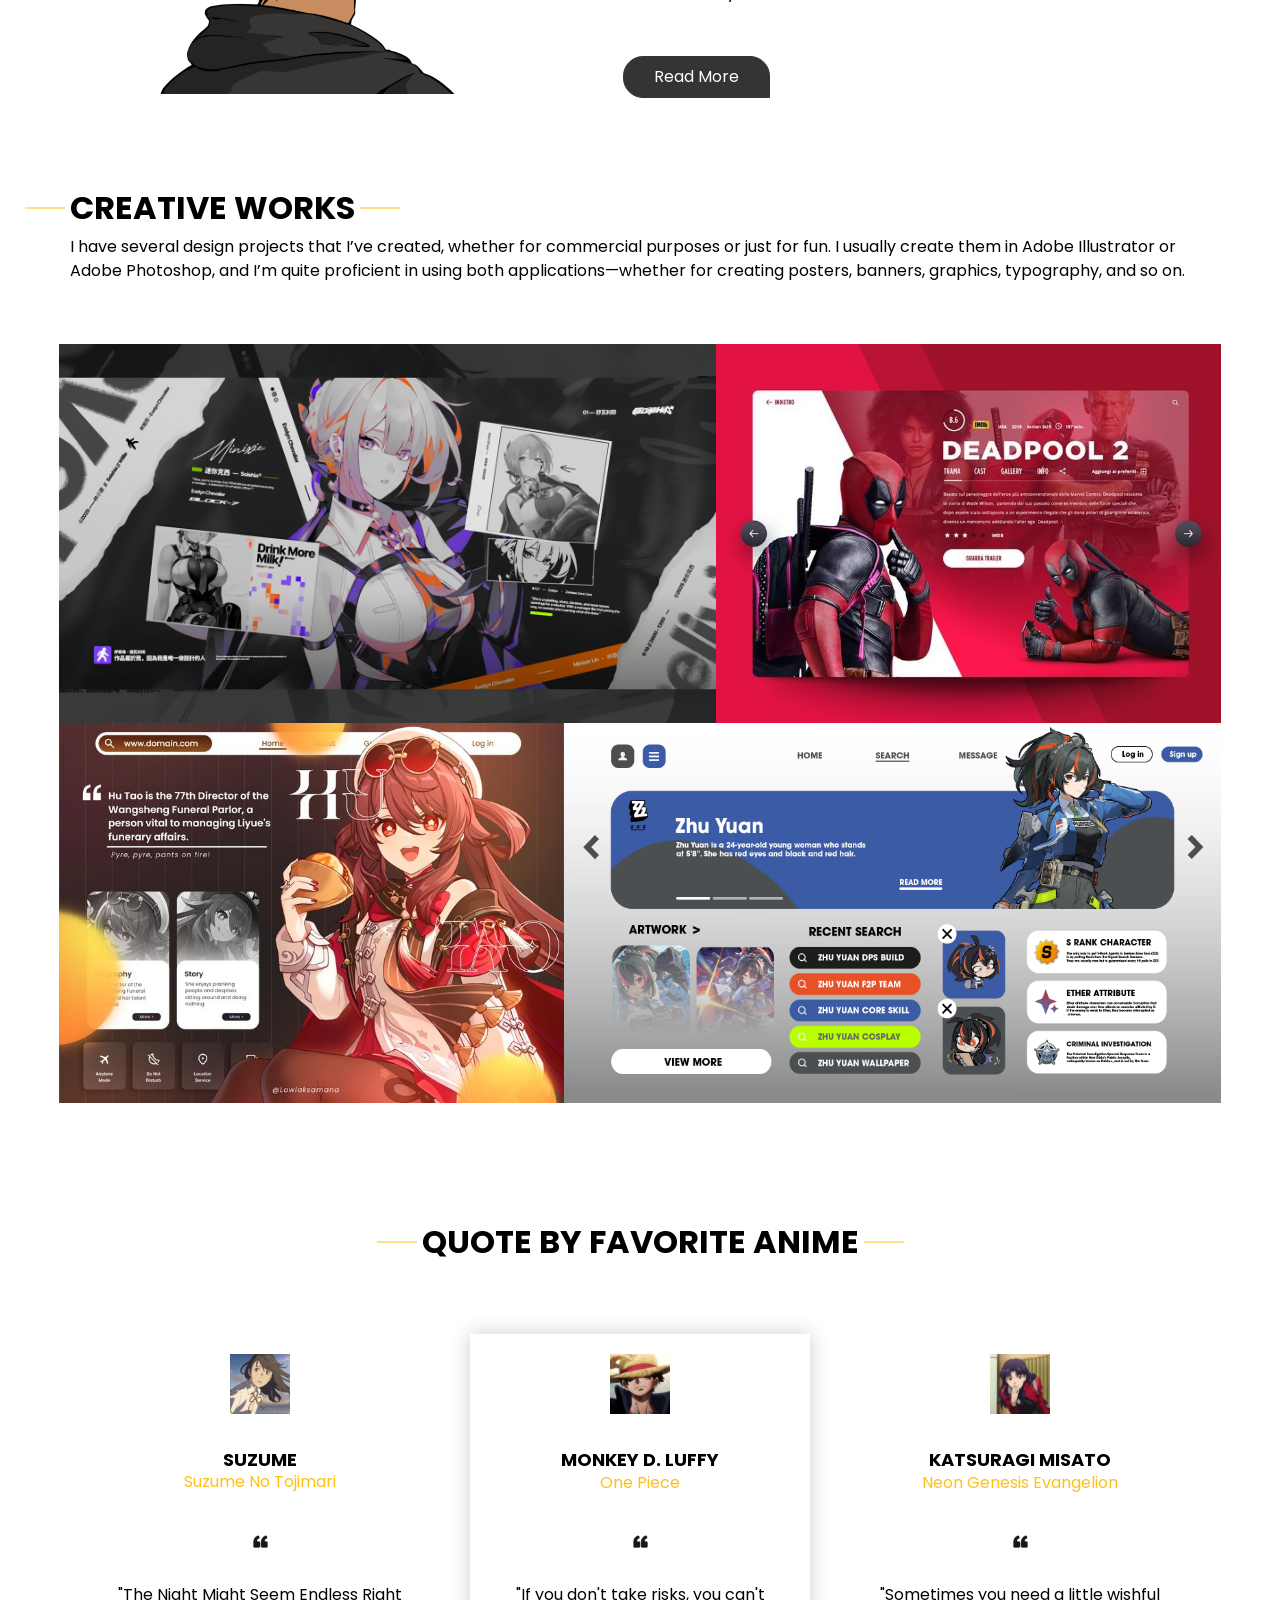
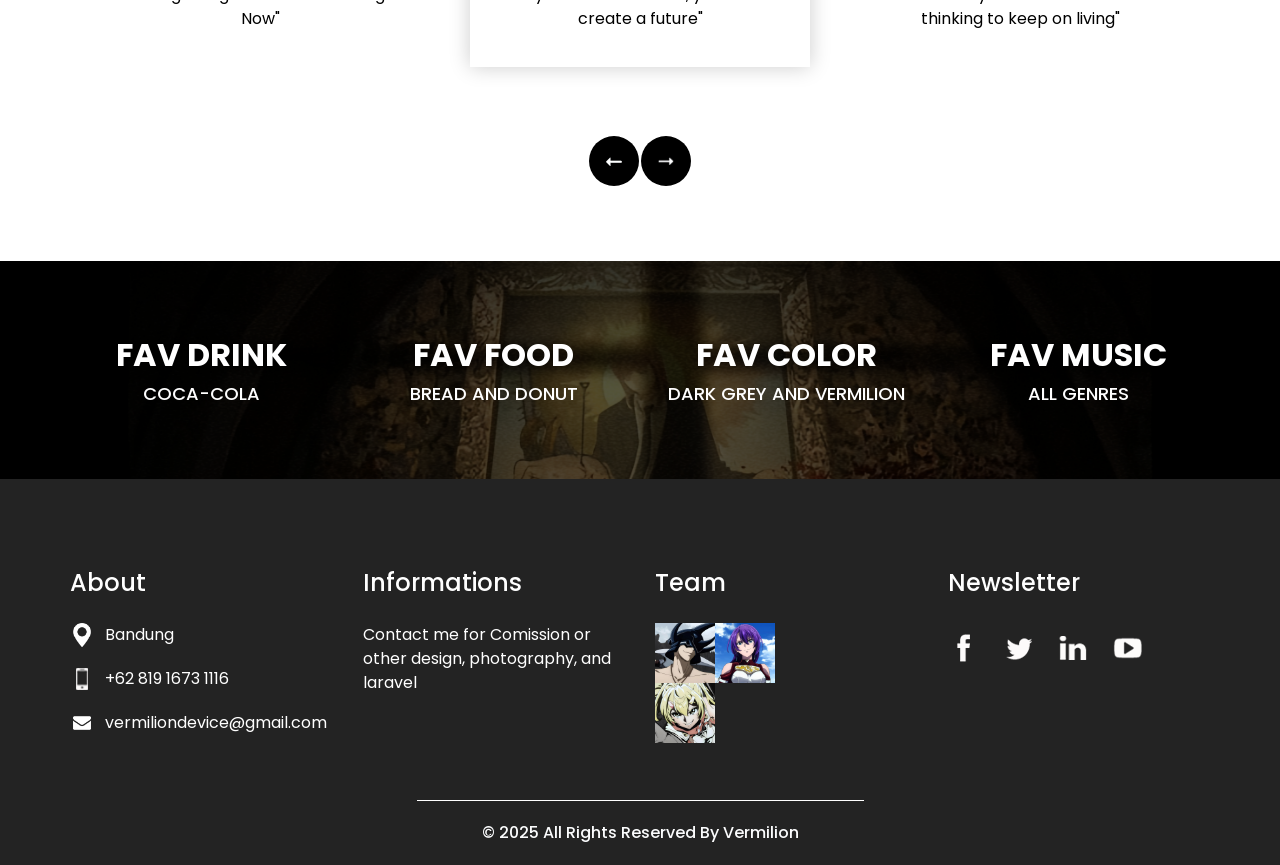
==== commit 0c44f418: "Add files via upload" ====
--- a/index.html
+++ b/index.html
@@ -12,7 +12,7 @@
   <meta name="description" content="" />
   <meta name="author" content="" />
 
-  <title>Vermilion</title>
+  <title>Home</title>
 
   <!-- slider stylesheet -->
   <!-- slider stylesheet -->
@@ -40,13 +40,27 @@
               Vermilion
             </span>
           </a>
+
+          <!-- Search Bar -->
+          <div class="input-container" id="searchBox">
+              <input id="searchInput"
+                class="input searchInput"
+                name="text"
+                type="text"
+                placeholder="Search the page..."
+              />
+            <div class="search-icon" onclick="toggleSearch()"></div>
+            <div id="searchResult" class="input-container"></div>
+          </div>
+          <!-- End Search BAR -->
+
           <button class="navbar-toggler" type="button" data-toggle="collapse" data-target="#navbarSupportedContent" aria-controls="navbarSupportedContent" aria-expanded="false" aria-label="Toggle navigation">
             <span class="navbar-toggler-icon"></span>
           </button>
 
           <div class="collapse navbar-collapse" id="navbarSupportedContent">
             <div class="d-flex ml-auto flex-column flex-lg-row align-items-center">
-              <ul class="navbar-nav  ">
+              <ul class="navbar-nav">
                 <li class="nav-item active">
                   <a class="nav-link" href="index.html">Home <span class="sr-only">(current)</span></a>
                 </li>
@@ -56,17 +70,22 @@
                 <li class="nav-item">
                   <a class="nav-link" href="playlist.html"> Playlist </a>
                 </li>
+                <div class="nav-right">
+                </div>
                 <li class="nav-item">
                   <a class="nav-link" href="contact.html">Certificate</a>
                 </li>
+                <li>
+                  
+                </li>
               </ul>
               <div class="user_option">
-                <a href="">
+                <a href="/profile.html">
                   <img src="images/user.png" alt="">
                 </a>
-                <form class="form-inline my-2 my-lg-0 ml-0 ml-lg-4 mb-3 mb-lg-0">
+                <!-- <form class="form-inline my-2 my-lg-0 ml-0 ml-lg-4 mb-3 mb-lg-0">
                   <button class="btn  my-2 my-sm-0 nav_search-btn" type="submit"></button>
-                </form>
+                </form> -->
               </div>
             </div>
           </div>
@@ -161,7 +180,6 @@
             </div>
           </div>
         </div>
-
       </div>
     </section>
     <!-- end slider section -->
@@ -323,7 +341,7 @@
               I'm raffly herdiansyah, or my artist name is “Vermilion”, I'm a high school graduate with a major in programming, and I now intend to delve into graphic design, I took a graphic design course for 6 months for a certificate, and I have five months of experience working in graphic design I am currently enrolled at the “Universitas Terbuka” majoring in information systems
             </p>
             <div>
-              <a href="">
+              <a href="/profile.html">
                 Read More
               </a>
             </div>
@@ -420,7 +438,7 @@
           <div class="item">
             <div class="box">
               <div class="img-box">
-                <img src="images/satoru.jpeg" alt="">
+                <img src="images/gojo.jpeg" alt="">
               </div>
               <div class="detail-box">
                 <h5>
@@ -690,6 +708,11 @@
                     <img src="images/Credit_ 𝐀zα࣪z𝗲̫̄l (2).jpeg" style="height: 60px;" alt="">
                   </div>
                 </a>
+                <!-- <a href="">
+                  <div class="">
+                    <img src="images/Psyger-100 (サイガ-100).jpeg" style="height: 60px;" alt="">
+                  </div>
+                </a> -->
               </div>
             </div>
           </div>
@@ -736,7 +759,28 @@
     </p>
   </section>
   <!-- footer section -->
-
+   <script>
+function toggleSearch() {
+  const box = document.getElementById("searchBox");
+  const input = document.getElementById("searchInput");
+
+  box.classList.toggle("active");
+
+  // Fokus otomatis saat muncul
+  if (box.classList.contains("active")) {
+    setTimeout(() => input.focus(), 200);
+  }
+}
+</script>
+<script>
+document.addEventListener("click", function(e) {
+  const box = document.getElementById("searchBox");
+
+  if (!box.contains(e.target)) {
+    box.classList.remove("active");
+  }
+});
+</script>
   <script type="text/javascript" src="js/jquery-3.4.1.min.js"></script>
   <script type="text/javascript" src="js/bootstrap.js"></script>
   <script type="text/javascript" src="https://cdnjs.cloudflare.com/ajax/libs/OwlCarousel2/2.3.4/owl.carousel.min.js">
@@ -761,6 +805,62 @@
       }
     });
   </script>
+  <script>
+// DATA HALAMAN
+const pages = [
+  { title: "Home", url: "index.html" },
+  { title: "Profile", url: "profile.html" },
+  { title: "Portfolio", url: "portfolio.html" },
+  { title: "Playlist", url: "playlist.html" },
+  { title: "Certificate", url: "contact.html" }
+];
+
+const input = document.getElementById("searchInput");
+const resultBox = document.getElementById("searchResult");
+
+// SEARCH REALTIME
+input.addEventListener("input", function() {
+  const keyword = this.value.toLowerCase();
+  resultBox.innerHTML = "";
+
+  if (!keyword) {
+    resultBox.style.display = "none";
+    return;
+  }
+
+  const filtered = pages.filter(p =>
+    p.title.toLowerCase().includes(keyword)
+  );
+
+  filtered.forEach(p => {
+    const div = document.createElement("div");
+    div.innerText = p.title;
+
+    div.onclick = () => {
+      window.location.href = p.url;
+    };
+
+    resultBox.appendChild(div);
+  });
+
+  resultBox.style.display = "block";
+});
+
+// ENTER SEARCH
+input.addEventListener("keypress", function(e) {
+  if (e.key === "Enter") {
+    const keyword = input.value.toLowerCase();
+
+    const found = pages.find(p =>
+      p.title.toLowerCase().includes(keyword)
+    );
+
+    if (found) {
+      window.location.href = found.url;
+    }
+  }
+});
+</script>
   <!-- end owl carousel script -->
 
 </body>
